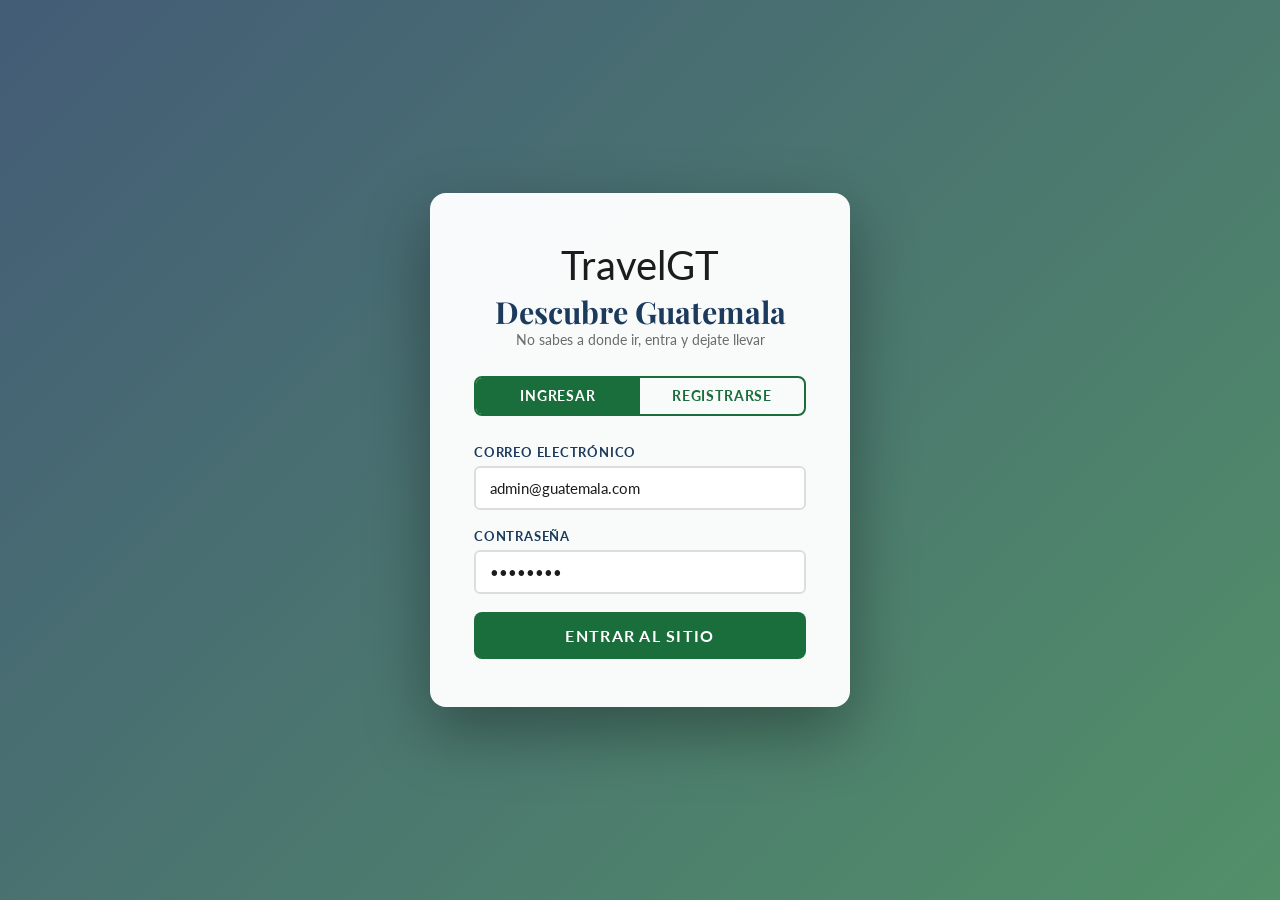
==== index.html @ 9e6f01af "Add files via upload" ====
<!DOCTYPE html>
<html lang="es">
<head>
  <meta charset="UTF-8" />
  <meta name="viewport" content="width=device-width, initial-scale=1.0"/>
  <title>TRavelGT</title>
  <link href="https://fonts.googleapis.com/css2?family=Playfair+Display:wght@400;700;900&family=Lato:wght@300;400;700&display=swap" rel="stylesheet"/>
  <link rel="stylesheet" href="styles.css">
</head>
<body>

<nav id="navbar" class="hidden">
  <div class="nav-brand" onclick="goHome()">🌋 Descubre Guatemala</div>
  <div class="nav-links" id="nav-links">
    <button onclick="showView('home')" id="nav-home">Inicio</button>
    <button onclick="showView('destinos')" id="nav-destinos">Destinos</button>
    <button onclick="showView('cliente')" id="nav-cliente" class="hidden">Mi Cuenta</button>
    <button onclick="showView('admin')" id="nav-admin" class="hidden">Admin</button>
  </div>
  <div class="nav-user">
    <span id="nav-username"></span>
    <span class="nav-badge hidden" id="nav-role-badge"></span>
    <button class="btn btn-outline" style="padding:6px 16px;font-size:.8rem;" onclick="logout()">Salir</button>
  </div>
</nav>

<div class="notif" id="notif"></div>


<div id="view-login" class="view active">
  <div class="login-card">
    <div class="login-logo">
      <div class="flag">TravelGT</div>
      <h1>Descubre Guatemala</h1>
      <p>No sabes a donde ir, entra y dejate llevar</p>
    </div>

    <div class="tab-switch" id="login-tabs">
      <button class="active" onclick="switchLoginTab('login')">Ingresar</button>
      <button onclick="switchLoginTab('register')">Registrarse</button>
    </div>

    <!-- FORMULARIO DE INICIO DE SESION -->
    <div id="login-form">
      <div id="login-error" class="login-error hidden">Usuario o contraseña incorrectos.</div>
      <div class="form-group">
        <label>Correo electrónico</label>
        <input type="email" id="login-email" placeholder="correo@ejemplo.com" value="admin@guatemala.com"/>
      </div>
      <div class="form-group">
        <label>Contraseña</label>
        <input type="password" id="login-pass" placeholder="••••••••" value="admin123"/>
      </div>
      <button class="btn btn-primary form-btn" onclick="doLogin()">Entrar al sitio</button>
    </div>

    <!-- FORMULARIO DE REGISTRO-->
    <div id="register-form" class="hidden">
      <div class="form-group">
        <label>Nombre completo</label>
        <input type="text" id="reg-name" placeholder="Tu nombre"/>
      </div>
      <div class="form-group">
        <label>Correo electrónico</label>
        <input type="email" id="reg-email" placeholder="correo@ejemplo.com"/>
      </div>
      <div class="form-group">
        <label>Contraseña</label>
        <input type="password" id="reg-pass" placeholder="Mínimo 6 caracteres"/>
      </div>
      <button class="btn btn-primary form-btn" onclick="doRegister()">Crear cuenta</button>
    </div>
  </div>
</div>

<!-- VISTA DE PAGINA PRINCIPAL-->
<div id="view-home" class="view">
  <div class="hero">
    <div class="hero-content">
      <div class="subtitle">✦ Corazón de Mesoamérica ✦</div>
      <h1>Un país de leyendas, volcanes y colores</h1>
      <p>Desde la majestuosidad de Tikal hasta la serenidad del Lago Atitlán, Guatemala te espera con paisajes que transforman el alma.</p>
      <div class="hero-btns">
        <button class="btn btn-gold" onclick="showView('destinos')">Explorar Destinos</button>
        <button class="btn btn-outline" style="color:#fff;border-color:#fff;" onclick="showView('destinos')">Ver el mapa</button>
      </div>
    </div>
  </div>

  <div class="stats-bar">
    <div class="stat-item"><div class="num">22</div><div class="lbl">Departamentos</div></div>
    <div class="stat-item"><div class="num">3</div><div class="lbl">Sitios UNESCO</div></div>
    <div class="stat-item"><div class="num">37</div><div class="lbl">Volcanes</div></div>
    <div class="stat-item"><div class="num">24</div><div class="lbl">Idiomas Mayas</div></div>
    <div class="stat-item"><div class="num">+200</div><div class="lbl">Destinos</div></div>
  </div>

  <div style="max-width:1200px;margin:0 auto;">
    <div class="section">
      <div class="section-header">
        <div class="tag">Lugares imperdibles</div>
        <h2>Destinos más visitados</h2>
        <p>Descubre los rincones más fascinantes del país eterno, tierra de bosques, ruinas y tradiciones vivas.</p>
      </div>
      <div class="cards-grid" id="home-cards"></div>
      <div style="text-align:center;margin-top:40px;">
        <button class="btn btn-primary" onclick="showView('destinos')">Ver todos los destinos →</button>
      </div>
    </div>
  </div>

  <div style="background:var(--azul-maya);color:#fff;padding:80px 40px;text-align:center;">
    <h2 style="font-size:2.2rem;margin-bottom:14px;">¿Listo para tu aventura?</h2>
    <p style="opacity:.7;max-width:480px;margin:0 auto 28px;line-height:1.7;">Guatemala te ofrece experiencias auténticas que permanecen para siempre en la memoria.</p>
    <button class="btn btn-gold" onclick="showView('destinos')">Planifica tu viaje</button>
  </div>

  <footer>
    <strong>Descubre Guatemala</strong> &copy; 2025 — Turismo auténtico, cultura viva.
  </footer>
</div>

<!-- VISTA SECCIÓN DESTINOS -->
<div id="view-destinos" class="view">
  <div class="page-header">
    <div class="breadcrumb">Inicio <span>/</span> Destinos</div>
    <h2>Todos los Destinos</h2>
    <p>Explora los lugares más increíbles de Guatemala</p>
  </div>

  <div class="filter-bar" id="filter-bar"></div>

  <div class="destinos-grid">
    <div class="cards-grid" id="destinos-cards"></div>
  </div>

  <footer>
    <strong>Descubre Guatemala</strong> &copy; 2025 — Turismo auténtico, cultura viva.
  </footer>
</div>

<!-- VISTA DE DETALLES -->
<div id="view-detalle" class="view">
  <div class="detalle-hero" id="detalle-hero">
    <div class="detalle-hero-content">
      <span class="region-tag" id="detalle-region">Región</span>
      <h2 id="detalle-titulo">Nombre del Destino</h2>
    </div>
  </div>

  <div class="detalle-body">
    <button class="btn btn-outline" onclick="showView('destinos')" style="margin-bottom:28px;">← Volver a Destinos</button>
    <div class="detalle-layout">
      <div class="detalle-main">
        <h3 id="detalle-subtitle">Descripción</h3>
        <p id="detalle-desc"></p>
        <div id="detalle-highlights" class="highlights"></div>
        <p id="detalle-extra" style="color:var(--gris);line-height:1.8;"></p>
      </div>
      <div class="info-card">
        <h4>Información práctica</h4>
        <div class="info-row"><span class="lbl">Región</span><span class="val" id="info-region"></span></div>
        <div class="info-row"><span class="lbl">Clima</span><span class="val" id="info-clima"></span></div>
        <div class="info-row"><span class="lbl">Mejor época</span><span class="val" id="info-epoca"></span></div>
        <div class="info-row"><span class="lbl">Dificultad</span><span class="val" id="info-dif"></span></div>
        <div class="info-row"><span class="lbl">Entrada</span><span class="val" id="info-entrada"></span></div>
        <div style="margin-top:20px;">
          <button class="btn btn-primary" style="width:100%;margin-bottom:10px;" onclick="showNotif('¡Destino guardado en favoritos!')">♥ Guardar favorito</button>
          <button class="btn btn-outline" style="width:100%;" onclick="showNotif('Compartiendo destino...')">↗ Compartir</button>
        </div>
      </div>
    </div>
  </div>

  <footer>
    <strong>Descubre Guatemala</strong> &copy; 2025
  </footer>
</div>

<!-- VISTA DE ADMINISTRADOR -->
<div id="view-admin" class="view">
  <div class="admin-layout">
    <aside class="admin-sidebar">
      <div class="sidebar-title">Panel de Administración</div>
      <ul class="sidebar-menu">
        <li><button class="active" onclick="adminPanel('dashboard')" id="sb-dashboard"><span class="icon">📊</span> Dashboard</button></li>
        <li><button onclick="adminPanel('usuarios')" id="sb-usuarios"><span class="icon">👥</span> Usuarios</button></li>
        <li><button onclick="adminPanel('destinos-admin')" id="sb-destinos-admin"><span class="icon">🗺️</span> Destinos</button></li>
        <li><button onclick="adminPanel('nuevo-destino')" id="sb-nuevo-destino"><span class="icon">➕</span> Nuevo Destino</button></li>
        <li><button onclick="logout()" style="color:rgba(255,100,100,.8)!important;"><span class="icon">🚪</span> Cerrar sesión</button></li>
      </ul>
    </aside>

    <main class="admin-main">

      <!-- Dashboard -->
      <div class="admin-panel active" id="panel-dashboard">
        <h2 class="admin-title">Dashboard</h2>
        <p class="admin-subtitle">Resumen general del sitio</p>
        <div class="kpi-grid">
          <div class="kpi-card"><div class="kpi-val" id="kpi-users">—</div><div class="kpi-lbl">Usuarios registrados</div></div>
          <div class="kpi-card gold"><div class="kpi-val" id="kpi-dest">—</div><div class="kpi-lbl">Destinos publicados</div></div>
          <div class="kpi-card blue"><div class="kpi-val">1,240</div><div class="kpi-lbl">Visitas este mes</div></div>
          <div class="kpi-card red"><div class="kpi-val">3</div><div class="kpi-lbl">Pendientes revisión</div></div>
        </div>
        <div class="admin-table-card">
          <div class="table-header"><h4>Actividad reciente</h4></div>
          <table>
            <thead><tr><th>Acción</th><th>Usuario</th><th>Fecha</th><th>Estado</th></tr></thead>
            <tbody>
              <tr><td>Nuevo registro</td><td>maria@correo.com</td><td>Hoy 09:14</td><td><span class="badge badge-green">OK</span></td></tr>
              <tr><td>Destino editado</td><td>admin</td><td>Hoy 08:30</td><td><span class="badge badge-blue">Info</span></td></tr>
              <tr><td>Comentario pendiente</td><td>pedro@correo.com</td><td>Ayer 17:22</td><td><span class="badge badge-yellow">Pendiente</span></td></tr>
              <tr><td>Usuario bloqueado</td><td>spam@test.com</td><td>Ayer 11:05</td><td><span class="badge badge-red">Bloqueado</span></td></tr>
            </tbody>
          </table>
        </div>
      </div>

      <!-- Usuarios -->
      <div class="admin-panel" id="panel-usuarios">
        <h2 class="admin-title">Gestión de Usuarios</h2>
        <p class="admin-subtitle">Administra las cuentas del sistema</p>
        <div class="admin-table-card">
          <div class="table-header">
            <h4>Usuarios registrados</h4>
            <button class="btn btn-primary" style="padding:8px 18px;" onclick="showModal('addUser')">+ Agregar</button>
          </div>
          <table>
            <thead><tr><th>#</th><th>Nombre</th><th>Correo</th><th>Rol</th><th>Estado</th><th>Acciones</th></tr></thead>
            <tbody id="admin-users-table"></tbody>
          </table>
        </div>
      </div>

      <!-- Administrador seccion Destinos -->
      <div class="admin-panel" id="panel-destinos-admin">
        <h2 class="admin-title">Gestión de Destinos</h2>
        <p class="admin-subtitle">Administra los lugares turísticos del sitio</p>
        <div class="admin-table-card">
          <div class="table-header">
            <h4>Destinos publicados</h4>
            <button class="btn btn-primary" style="padding:8px 18px;" onclick="adminPanel('nuevo-destino')">+ Nuevo</button>
          </div>
          <table>
            <thead><tr><th>Nombre</th><th>Región</th><th>Categoría</th><th>Estado</th><th>Acciones</th></tr></thead>
            <tbody id="admin-dest-table"></tbody>
          </table>
        </div>
      </div>

      <!-- Nuevo Destino -->
      <div class="admin-panel" id="panel-nuevo-destino">
        <h2 class="admin-title">Agregar Nuevo Destino</h2>
        <p class="admin-subtitle">Completa la información del lugar turístico</p>
        <div class="form-card">
          <div class="form-grid">
            <div class="form-group">
              <label>Nombre del destino</label>
              <input type="text" id="nd-nombre" placeholder="ej. Lago Atitlán"/>
            </div>
            <div class="form-group">
              <label>Región / Departamento</label>
              <input type="text" id="nd-region" placeholder="ej. Sololá"/>
            </div>
            <div class="form-group">
              <label>Categoría</label>
              <select id="nd-cat">
                <option>Natural</option>
                <option>Arqueológico</option>
                <option>Cultural</option>
                <option>Colonial</option>
                <option>Aventura</option>
              </select>
            </div>
            <div class="form-group">
              <label>Emoji / Ícono</label>
              <input type="text" id="nd-emoji" placeholder="ej. 🌋" maxlength="4"/>
            </div>
            <div class="form-group span-2">
              <label>Descripción corta</label>
              <input type="text" id="nd-desc-short" placeholder="Descripción breve para las tarjetas"/>
            </div>
            <div class="form-group span-2">
              <label>Descripción completa</label>
              <textarea id="nd-desc-full" placeholder="Descripción detallada del destino..."></textarea>
            </div>
            <div class="form-group">
              <label>Clima</label>
              <input type="text" id="nd-clima" placeholder="ej. Templado húmedo"/>
            </div>
            <div class="form-group">
              <label>Mejor época para visitar</label>
              <input type="text" id="nd-epoca" placeholder="ej. Nov – Abril"/>
            </div>
            <div class="form-group">
              <label>Dificultad de acceso</label>
              <select id="nd-dif">
                <option>Fácil</option>
                <option>Moderada</option>
                <option>Difícil</option>
              </select>
            </div>
            <div class="form-group">
              <label>Entrada / Precio aprox.</label>
              <input type="text" id="nd-precio" placeholder="ej. Q50 / Gratis"/>
            </div>
          </div>
          <div style="margin-top:20px;display:flex;gap:12px;">
            <button class="btn btn-primary" onclick="saveDestino()">✓ Publicar destino</button>
            <button class="btn btn-outline" onclick="adminPanel('destinos-admin')">Cancelar</button>
          </div>
        </div>
      </div>

    </main>
  </div>
</div>

<!-- Vista visitante -->
<div id="view-cliente" class="view">
  <div class="cliente-header">
    <div class="welcome">Bienvenido de vuelta</div>
    <h2 id="cliente-nombre">Viajero</h2>
    <p style="opacity:.7;margin-top:6px;" id="cliente-email">email@correo.com</p>
  </div>

  <div class="cliente-content">
    <div class="cliente-grid">
      <div>
        <h3 class="cliente-section-title">Mis Favoritos</h3>
        <div class="fav-grid" id="fav-grid"></div>
      </div>
      <div>
        <h3 class="cliente-section-title">Mi Perfil</h3>
        <div class="profile-card">
          <div class="profile-avatar" id="profile-avatar">A</div>
          <h3 id="profile-name">Nombre</h3>
          <p class="email" id="profile-email">email</p>
          <div class="profile-form">
            <div class="form-group">
              <label>Nombre</label>
              <input type="text" id="edit-name" placeholder="Tu nombre completo"/>
            </div>
            <div class="form-group">
              <label>Teléfono</label>
              <input type="text" placeholder="+502 0000-0000"/>
            </div>
            <div class="form-group">
              <label>Ciudad</label>
              <input type="text" placeholder="Guatemala City"/>
            </div>
            <button class="btn btn-primary" onclick="showNotif('¡Perfil actualizado!')">Guardar cambios</button>
          </div>
        </div>
      </div>
    </div>

    <div style="margin-top:40px;">
      <h3 class="cliente-section-title">Destinos recomendados para ti</h3>
      <div class="cards-grid" id="rec-cards" style="margin-top:18px;"></div>
    </div>
  </div>

  <footer>
    <strong>Descubre Guatemala</strong> &copy; 2025
  </footer>
</div>

<!-- AGREGAR USUARIO -->
<div class="modal-overlay" id="modal-addUser">
  <div class="modal">
    <h3>Agregar Usuario</h3>
    <p>Completa los datos del nuevo usuario del sistema.</p>
    <div class="form-group"><label>Nombre</label><input type="text" id="m-name" placeholder="Nombre completo"/></div>
    <div class="form-group"><label>Correo</label><input type="email" id="m-email" placeholder="correo@ejemplo.com"/></div>
    <div class="form-group"><label>Contraseña</label><input type="password" id="m-pass" placeholder="••••••••"/></div>
    <div class="form-group"><label>Rol</label>
      <select id="m-rol"><option value="cliente">Cliente</option><option value="admin">Admin</option></select>
    </div>
    <div class="modal-btns">
      <button class="btn btn-primary" onclick="addUser()">Crear usuario</button>
      <button class="btn btn-outline" onclick="closeModal('addUser')">Cancelar</button>
    </div>
  </div>
</div>

<!-- Script -->
<script src="app.js"></script>
</body>
</html>
---- styles.css ----
*, *::before, *::after { box-sizing: border-box; margin: 0; padding: 0; }

    :root {
      --verde:       #1a6e3c;
      --verde-claro: #27a85a;
      --dorado:      #c9a84c;
      --dorado-light:#f0d080;
      --azul-maya:   #1b3a5c;
      --crema:       #faf6ee;
      --texto:       #1c1c1c;
      --gris:        #6b6b6b;
      --borde:       #ddd;
      --sombra:      0 8px 32px rgba(0,0,0,.12);
    }

    body {
      font-family: 'Lato', sans-serif;
      background: var(--crema);
      color: var(--texto);
      min-height: 100vh;
    }
    .dest-card-img{
    width:100%;
    height:220px;
    overflow:hidden;
    }

  .dest-card-img img{
    width:100%;
    height:100%;
    object-fit:cover;
    display:block;
    }
    .hero-image{
  width:100%;
  height:320px;
  overflow:hidden;
  border-radius:20px;
}

.hero-image img{
  width:100%;
  height:100%;
  object-fit:cover;
  display:block;
}
    h1, h2, h3 { font-family: 'Playfair Display', serif; }

  
    .hidden   { display: none !important; }
    .btn {
      display: inline-block;
      padding: 12px 28px;
      border-radius: 4px;
      font-family: 'Lato', sans-serif;
      font-weight: 700;
      font-size: .9rem;
      letter-spacing: .08em;
      text-transform: uppercase;
      cursor: pointer;
      border: none;
      transition: all .25s;
    }
    .btn-primary   { background: var(--verde); color: #fff; }
    .btn-primary:hover { background: var(--verde-claro); transform: translateY(-2px); }
    .btn-gold      { background: var(--dorado); color: #fff; }
    .btn-gold:hover{ background: var(--dorado-light); color: var(--texto); transform: translateY(-2px); }
    .btn-outline   { background: transparent; color: var(--verde); border: 2px solid var(--verde); }
    .btn-outline:hover { background: var(--verde); color: #fff; }
    .btn-danger    { background: #c0392b; color: #fff; }
    .btn-danger:hover { background: #e74c3c; }

  
    .view { display: none !important; }
    .view.active { display: block !important; }
    #view-login.active { display: flex !important; }

  
    #navbar {
      position: fixed; top: 0; left: 0; right: 0; z-index: 100;
      background: var(--azul-maya);
      display: flex; align-items: center; justify-content: space-between;
      padding: 0 40px; height: 64px;
      box-shadow: 0 2px 12px rgba(0,0,0,.3);
    }
    .nav-brand {
      font-family: 'Playfair Display', serif;
      font-size: 1.4rem; font-weight: 900;
      color: var(--dorado);
      letter-spacing: .04em;
      cursor: pointer;
    }
    .nav-links { display: flex; gap: 8px; align-items: center; }
    .nav-links button {
      background: none; border: none;
      color: #cce3f5; font-family: 'Lato', sans-serif;
      font-size: .88rem; font-weight: 700;
      letter-spacing: .06em; text-transform: uppercase;
      padding: 8px 14px; border-radius: 4px;
      cursor: pointer; transition: all .2s;
    }
    .nav-links button:hover,
    .nav-links button.active { background: var(--verde); color: #fff; }
    .nav-user {
      display: flex; align-items: center; gap: 12px;
      color: #cce3f5; font-size: .85rem;
    }
    .nav-badge {
      background: var(--dorado); color: var(--azul-maya);
      font-size: .7rem; font-weight: 900;
      padding: 2px 8px; border-radius: 20px;
      letter-spacing: .06em; text-transform: uppercase;
    }

    #view-login {
      min-height: 100vh;
      display: flex; align-items: center; justify-content: center;
      background:
        linear-gradient(135deg, rgba(27,58,92,.82) 0%, rgba(26,110,60,.75) 100%),
        url('https://upload.wikimedia.org/wikipedia/commons/thumb/e/e6/Tikal_temple1_2006_08_11.jpg/1280px-Tikal_temple1_2006_08_11.jpg')
        center/cover no-repeat;
    }
    .login-card {
      background: rgba(255,255,255,.97);
      border-radius: 16px;
      padding: 48px 44px;
      width: 100%; max-width: 420px;
      box-shadow: 0 24px 64px rgba(0,0,0,.35);
      animation: fadeUp .5s ease;
    }
    @keyframes fadeUp {
      from { opacity:0; transform:translateY(24px); }
      to   { opacity:1; transform:translateY(0); }
    }
    .login-logo {
      text-align: center; margin-bottom: 28px;
    }
    .login-logo .flag { font-size: 2.5rem; }
    .login-logo h1 { font-size: 1.9rem; color: var(--azul-maya); line-height: 1.1; margin-top: 6px; }
    .login-logo p  { color: var(--gris); font-size: .85rem; margin-top: 4px; }

    .tab-switch {
      display: flex; border: 2px solid var(--verde);
      border-radius: 8px; overflow: hidden; margin-bottom: 28px;
    }
    .tab-switch button {
      flex: 1; padding: 10px;
      background: none; border: none;
      font-family: 'Lato', sans-serif;
      font-weight: 700; font-size: .85rem;
      text-transform: uppercase; letter-spacing: .06em;
      cursor: pointer; color: var(--verde);
      transition: all .2s;
    }
    .tab-switch button.active { background: var(--verde); color: #fff; }

    .form-group { margin-bottom: 18px; }
    .form-group label {
      display: block; font-size: .82rem;
      font-weight: 700; color: var(--azul-maya);
      text-transform: uppercase; letter-spacing: .06em;
      margin-bottom: 6px;
    }
    .form-group input, .form-group select {
      width: 100%; padding: 11px 14px;
      border: 2px solid var(--borde); border-radius: 6px;
      font-family: 'Lato', sans-serif; font-size: .95rem;
      color: var(--texto); background: #fff;
      transition: border-color .2s;
    }
    .form-group input:focus, .form-group select:focus {
      outline: none; border-color: var(--verde);
    }
    .form-btn { width: 100%; padding: 14px; font-size: 1rem; border-radius: 8px; }
    .login-error {
      background: #fde8e8; border: 1px solid #e74c3c;
      color: #c0392b; border-radius: 6px;
      padding: 10px 14px; font-size: .88rem;
      margin-bottom: 16px; text-align: center;
    }
    .demo-hint {
      margin-top: 20px; padding: 14px;
      background: #eef7f2; border-radius: 8px;
      border-left: 4px solid var(--verde);
    }
    .demo-hint p { font-size: .78rem; color: var(--gris); line-height: 1.6; }
    .demo-hint strong { color: var(--verde); }

    #view-home { padding-top: 64px; }

    .hero {
      height: 92vh;
      background:
        linear-gradient(to bottom, rgba(27,58,92,.5) 0%, rgba(26,110,60,.65) 100%),
        url('https://upload.wikimedia.org/wikipedia/commons/thumb/e/e6/Tikal_temple1_2006_08_11.jpg/1280px-Tikal_temple1_2006_08_11.jpg')
        center/cover no-repeat;
      display: flex; align-items: center; justify-content: center;
      text-align: center; color: #fff;
    }
    .hero-content { max-width: 760px; padding: 0 20px; animation: fadeUp .7s ease; }
    .hero-content .subtitle {
      font-size: .9rem; letter-spacing: .2em;
      text-transform: uppercase; color: var(--dorado-light);
      margin-bottom: 16px;
    }
    .hero-content h1 {
      font-size: clamp(2.4rem, 6vw, 4.2rem);
      line-height: 1.1; margin-bottom: 20px;
      text-shadow: 0 2px 16px rgba(0,0,0,.4);
    }
    .hero-content p {
      font-size: 1.1rem; opacity: .92;
      line-height: 1.7; margin-bottom: 32px;
    }
    .hero-btns { display: flex; gap: 14px; justify-content: center; flex-wrap: wrap; }

    .stats-bar {
      background: var(--azul-maya);
      display: flex; justify-content: center; gap: 0;
      flex-wrap: wrap;
    }
    .stat-item {
      padding: 24px 48px;
      text-align: center; color: #fff;
      border-right: 1px solid rgba(255,255,255,.12);
    }
    .stat-item:last-child { border-right: none; }
    .stat-item .num {
      font-family: 'Playfair Display', serif;
      font-size: 2rem; font-weight: 900;
      color: var(--dorado);
    }
    .stat-item .lbl { font-size: .78rem; text-transform: uppercase; letter-spacing: .1em; opacity: .7; }

    .section { padding: 80px 40px; max-width: 1200px; margin: 0 auto; }
    .section-header { text-align: center; margin-bottom: 56px; }
    .section-header .tag {
      display: inline-block;
      font-size: .78rem; font-weight: 700;
      letter-spacing: .14em; text-transform: uppercase;
      color: var(--verde); background: #eef7f2;
      padding: 4px 14px; border-radius: 20px; margin-bottom: 10px;
    }
    .section-header h2 { font-size: 2.4rem; color: var(--azul-maya); margin-bottom: 12px; }
    .section-header p  { color: var(--gris); font-size: 1rem; max-width: 560px; margin: 0 auto; line-height: 1.7; }

    .cards-grid {
      display: grid;
      grid-template-columns: repeat(auto-fill, minmax(300px, 1fr));
      gap: 28px;
    }
    .dest-card {
      background: #fff; border-radius: 12px;
      overflow: hidden; box-shadow: var(--sombra);
      transition: transform .3s, box-shadow .3s;
      cursor: pointer;
    }
    .dest-card:hover { transform: translateY(-6px); box-shadow: 0 16px 48px rgba(0,0,0,.18); }
    .dest-card-img {
      height: 220px; width: 100%; object-fit: cover;
      background: #ddd;
      display: flex; align-items: center; justify-content: center;
      font-size: 4rem;
    }
    .dest-card-body { padding: 20px 22px; }
    .dest-card-body .region {
      font-size: .72rem; font-weight: 700;
      letter-spacing: .12em; text-transform: uppercase;
      color: var(--verde); margin-bottom: 6px;
    }
    .dest-card-body h3 { font-size: 1.3rem; color: var(--azul-maya); margin-bottom: 8px; }
    .dest-card-body p  { font-size: .88rem; color: var(--gris); line-height: 1.6; margin-bottom: 14px; }
    .dest-card-footer {
      display: flex; justify-content: space-between; align-items: center;
      border-top: 1px solid var(--borde); padding-top: 14px;
    }
    .dest-card-footer .rating { color: var(--dorado); font-size: .88rem; }
    .dest-card-footer .price { font-weight: 700; font-size: .9rem; color: var(--azul-maya); }

    #view-destinos { padding-top: 64px; }
    .page-header {
      background: var(--azul-maya);
      padding: 64px 40px;
      text-align: center; color: #fff;
    }
    .page-header h2 { font-size: 2.6rem; margin-bottom: 10px; }
    .page-header p { color: rgba(255,255,255,.7); font-size: 1rem; }
    .breadcrumb {
      display: flex; gap: 8px; align-items: center;
      justify-content: center;
      font-size: .8rem; color: rgba(255,255,255,.5);
      margin-bottom: 12px;
    }
    .breadcrumb span { color: var(--dorado); }

    .filter-bar {
      display: flex; gap: 10px; flex-wrap: wrap;
      padding: 24px 40px; background: #fff;
      border-bottom: 1px solid var(--borde);
      justify-content: center;
    }
    .filter-btn {
      padding: 8px 20px; border-radius: 20px;
      border: 2px solid var(--borde);
      background: none; cursor: pointer;
      font-family: 'Lato', sans-serif;
      font-size: .83rem; font-weight: 700;
      color: var(--gris); transition: all .2s;
      text-transform: uppercase; letter-spacing: .06em;
    }
    .filter-btn:hover,
    .filter-btn.active { border-color: var(--verde); color: var(--verde); background: #eef7f2; }

    .destinos-grid { padding: 48px 40px; max-width: 1200px; margin: 0 auto; }

    #view-detalle { padding-top: 64px; }
    .detalle-hero {
      height: 55vh;
      background: center/cover no-repeat;
      display: flex; align-items: flex-end;
      padding: 40px;
      position: relative;
    }
    .detalle-hero::before {
      content: '';
      position: absolute; inset: 0;
      background: linear-gradient(to top, rgba(0,0,0,.7) 0%, transparent 60%);
    }
    .detalle-hero-content { position: relative; z-index: 1; color: #fff; }
    .detalle-hero-content .region-tag {
      display: inline-block;
      background: var(--dorado); color: #fff;
      font-size: .72rem; font-weight: 700;
      letter-spacing: .12em; text-transform: uppercase;
      padding: 4px 12px; border-radius: 20px;
      margin-bottom: 10px;
    }
    .detalle-hero-content h2 { font-size: clamp(2rem, 5vw, 3.2rem); line-height: 1.1; }

    .detalle-body { max-width: 1100px; margin: 0 auto; padding: 48px 40px; }
    .detalle-layout { display: grid; grid-template-columns: 1fr 340px; gap: 40px; }
    .detalle-main h3 { font-size: 1.5rem; color: var(--azul-maya); margin-bottom: 14px; }
    .detalle-main p { color: var(--gris); line-height: 1.8; margin-bottom: 24px; }
    .highlights {
      display: flex; flex-wrap: wrap; gap: 10px; margin-bottom: 28px;
    }
    .highlight-tag {
      background: #eef7f2; color: var(--verde);
      border: 1px solid #b2ddc5;
      padding: 6px 14px; border-radius: 20px;
      font-size: .8rem; font-weight: 700;
    }
    .info-card {
      background: #fff; border-radius: 12px;
      padding: 28px; box-shadow: var(--sombra);
      position: sticky; top: 80px;
    }
    .info-card h4 { font-family: 'Playfair Display', serif; font-size: 1.2rem; color: var(--azul-maya); margin-bottom: 18px; }
    .info-row {
      display: flex; justify-content: space-between;
      align-items: center; padding: 12px 0;
      border-bottom: 1px solid var(--borde);
    }
    .info-row:last-of-type { border-bottom: none; }
    .info-row .lbl { font-size: .8rem; font-weight: 700; color: var(--gris); text-transform: uppercase; letter-spacing: .06em; }
    .info-row .val { font-size: .9rem; color: var(--texto); font-weight: 600; }

    #view-admin { padding-top: 64px; min-height: 100vh; background: #f0f4f8; }
    .admin-layout { display: grid; grid-template-columns: 240px 1fr; min-height: calc(100vh - 64px); }
    .admin-sidebar {
      background: var(--azul-maya);
      padding: 32px 0;
    }
    .sidebar-title {
      color: var(--dorado); font-family: 'Playfair Display', serif;
      font-size: 1rem; font-weight: 700;
      padding: 0 24px 20px;
      border-bottom: 1px solid rgba(255,255,255,.1);
      margin-bottom: 16px;
    }
    .sidebar-menu { list-style: none; }
    .sidebar-menu li button {
      width: 100%; text-align: left;
      background: none; border: none;
      color: rgba(255,255,255,.7);
      padding: 12px 24px;
      font-family: 'Lato', sans-serif;
      font-size: .88rem; font-weight: 700;
      letter-spacing: .06em; text-transform: uppercase;
      cursor: pointer; transition: all .2s;
      display: flex; align-items: center; gap: 10px;
    }
    .sidebar-menu li button:hover,
    .sidebar-menu li button.active {
      background: rgba(255,255,255,.1);
      color: #fff; border-left: 3px solid var(--dorado);
      padding-left: 21px;
    }
    .sidebar-menu .icon { font-size: 1.1rem; }

    .admin-main { padding: 36px; overflow-y: auto; }
    .admin-panel { display: none; }
    .admin-panel.active { display: block; }
    .admin-title {
      font-family: 'Playfair Display', serif;
      font-size: 1.8rem; color: var(--azul-maya);
      margin-bottom: 6px;
    }
    .admin-subtitle { color: var(--gris); font-size: .9rem; margin-bottom: 32px; }

    .kpi-grid {
      display: grid; grid-template-columns: repeat(auto-fill, minmax(200px, 1fr));
      gap: 20px; margin-bottom: 36px;
    }
    .kpi-card {
      background: #fff; border-radius: 10px;
      padding: 24px; box-shadow: 0 2px 12px rgba(0,0,0,.06);
      border-left: 4px solid var(--verde);
    }
    .kpi-card.gold  { border-color: var(--dorado); }
    .kpi-card.blue  { border-color: var(--azul-maya); }
    .kpi-card.red   { border-color: #e74c3c; }
    .kpi-card .kpi-val {
      font-family: 'Playfair Display', serif;
      font-size: 2.2rem; font-weight: 900; color: var(--azul-maya);
    }
    .kpi-card .kpi-lbl { font-size: .78rem; text-transform: uppercase; letter-spacing: .1em; color: var(--gris); margin-top: 4px; }

    .admin-table-card {
      background: #fff; border-radius: 10px;
      box-shadow: 0 2px 12px rgba(0,0,0,.06);
      overflow: hidden;
    }
    .table-header {
      padding: 20px 24px;
      display: flex; justify-content: space-between; align-items: center;
      border-bottom: 1px solid var(--borde);
    }
    .table-header h4 { font-size: 1rem; color: var(--azul-maya); }
    table { width: 100%; border-collapse: collapse; }
    thead { background: #f8fafc; }
    th {
      padding: 12px 18px; text-align: left;
      font-size: .75rem; font-weight: 700;
      letter-spacing: .08em; text-transform: uppercase;
      color: var(--gris); border-bottom: 1px solid var(--borde);
    }
    td {
      padding: 14px 18px; font-size: .88rem;
      border-bottom: 1px solid #f0f0f0;
    }
    tr:last-child td { border-bottom: none; }
    tr:hover td { background: #fafbfd; }
    .badge {
      display: inline-block; padding: 3px 10px;
      border-radius: 20px; font-size: .72rem; font-weight: 700;
    }
    .badge-green { background: #d4edda; color: #155724; }
    .badge-yellow{ background: #fff3cd; color: #856404; }
    .badge-red   { background: #f8d7da; color: #721c24; }
    .badge-blue  { background: #cce5ff; color: #004085; }

    .form-grid { display: grid; grid-template-columns: 1fr 1fr; gap: 18px; }
    .form-grid .span-2 { grid-column: 1 / -1; }
    .form-card {
      background: #fff; border-radius: 10px;
      padding: 32px; box-shadow: 0 2px 12px rgba(0,0,0,.06);
    }
    .form-card h4 { font-size: 1.1rem; color: var(--azul-maya); margin-bottom: 24px; }
    .form-card textarea {
      width: 100%; padding: 11px 14px;
      border: 2px solid var(--borde); border-radius: 6px;
      font-family: 'Lato', sans-serif; font-size: .95rem;
      resize: vertical; min-height: 100px;
    }
    .form-card textarea:focus { outline: none; border-color: var(--verde); }


    #view-cliente { padding-top: 64px; min-height: 100vh; }
    .cliente-header {
      background: linear-gradient(135deg, var(--azul-maya), var(--verde));
      color: #fff; padding: 48px 40px;
    }
    .cliente-header .welcome { font-size: .85rem; opacity: .7; letter-spacing: .1em; text-transform: uppercase; }
    .cliente-header h2 { font-size: 2rem; margin-top: 6px; }

    .cliente-content { max-width: 1100px; margin: 0 auto; padding: 40px; }
    .cliente-grid { display: grid; grid-template-columns: 1fr 1fr; gap: 24px; }
    .cliente-section-title {
      font-size: 1.3rem; color: var(--azul-maya);
      margin-bottom: 18px; padding-bottom: 10px;
      border-bottom: 2px solid var(--dorado);
      display: inline-block;
    }
    .fav-grid {
      display: grid; grid-template-columns: repeat(auto-fill, minmax(220px, 1fr));
      gap: 16px;
    }
    .fav-card {
      background: #fff; border-radius: 10px;
      overflow: hidden; box-shadow: 0 2px 12px rgba(0,0,0,.08);
      transition: transform .2s;
    }
    .fav-card:hover { transform: translateY(-4px); }
    .fav-card-img{
  width:100%;
  height:120px;
  overflow:hidden;
}

.fav-card-img img{
  width:100%;
  height:100%;
  object-fit:cover;
  display:block;
}
    .fav-card-body { padding: 14px; }
    .fav-card-body h4 { font-size: .95rem; color: var(--azul-maya); margin-bottom: 4px; }
    .fav-card-body p  { font-size: .78rem; color: var(--gris); }

    .profile-card {
      background: #fff; border-radius: 12px;
      padding: 28px; box-shadow: 0 2px 12px rgba(0,0,0,.08);
    }
    .profile-avatar {
      width: 72px; height: 72px; border-radius: 50%;
      background: linear-gradient(135deg, var(--verde), var(--azul-maya));
      display: flex; align-items: center; justify-content: center;
      font-size: 1.8rem; color: #fff; font-family: 'Playfair Display', serif;
      font-weight: 900; margin-bottom: 14px;
    }
    .profile-card h3 { font-size: 1.2rem; color: var(--azul-maya); }
    .profile-card .email { color: var(--gris); font-size: .85rem; margin-bottom: 18px; }
    .profile-form .form-group { margin-bottom: 14px; }

    footer {
      background: var(--azul-maya); color: rgba(255,255,255,.7);
      text-align: center; padding: 28px 20px;
      font-size: .82rem; margin-top: 60px;
    }
    footer strong { color: var(--dorado); }

   
    .modal-overlay {
      display: none; position: fixed; inset: 0; z-index: 200;
      background: rgba(0,0,0,.55); align-items: center; justify-content: center;
    }
    .modal-overlay.open { display: flex; }
    .modal {
      background: #fff; border-radius: 14px;
      padding: 36px; max-width: 440px; width: 90%;
      animation: fadeUp .3s ease;
    }
    .modal h3 { font-size: 1.4rem; color: var(--azul-maya); margin-bottom: 8px; }
    .modal p  { color: var(--gris); font-size: .9rem; margin-bottom: 22px; line-height: 1.6; }
    .modal-btns { display: flex; gap: 12px; }

    .notif {
      position: fixed; bottom: 28px; right: 28px; z-index: 300;
      background: var(--verde); color: #fff;
      padding: 14px 22px; border-radius: 8px;
      font-size: .9rem; font-weight: 700;
      box-shadow: 0 8px 24px rgba(0,0,0,.2);
      transform: translateY(80px); opacity: 0;
      transition: all .35s;
    }
    .notif.show { transform: translateY(0); opacity: 1; }

    @media(max-width:768px) {
      #navbar { padding: 0 16px; }
      .nav-links { display: none; }
      .section { padding: 48px 20px; }
      .detalle-layout { grid-template-columns: 1fr; }
      .admin-layout { grid-template-columns: 1fr; }
      .admin-sidebar { display: none; }
      .cliente-grid { grid-template-columns: 1fr; }
      .form-grid { grid-template-columns: 1fr; }
    }
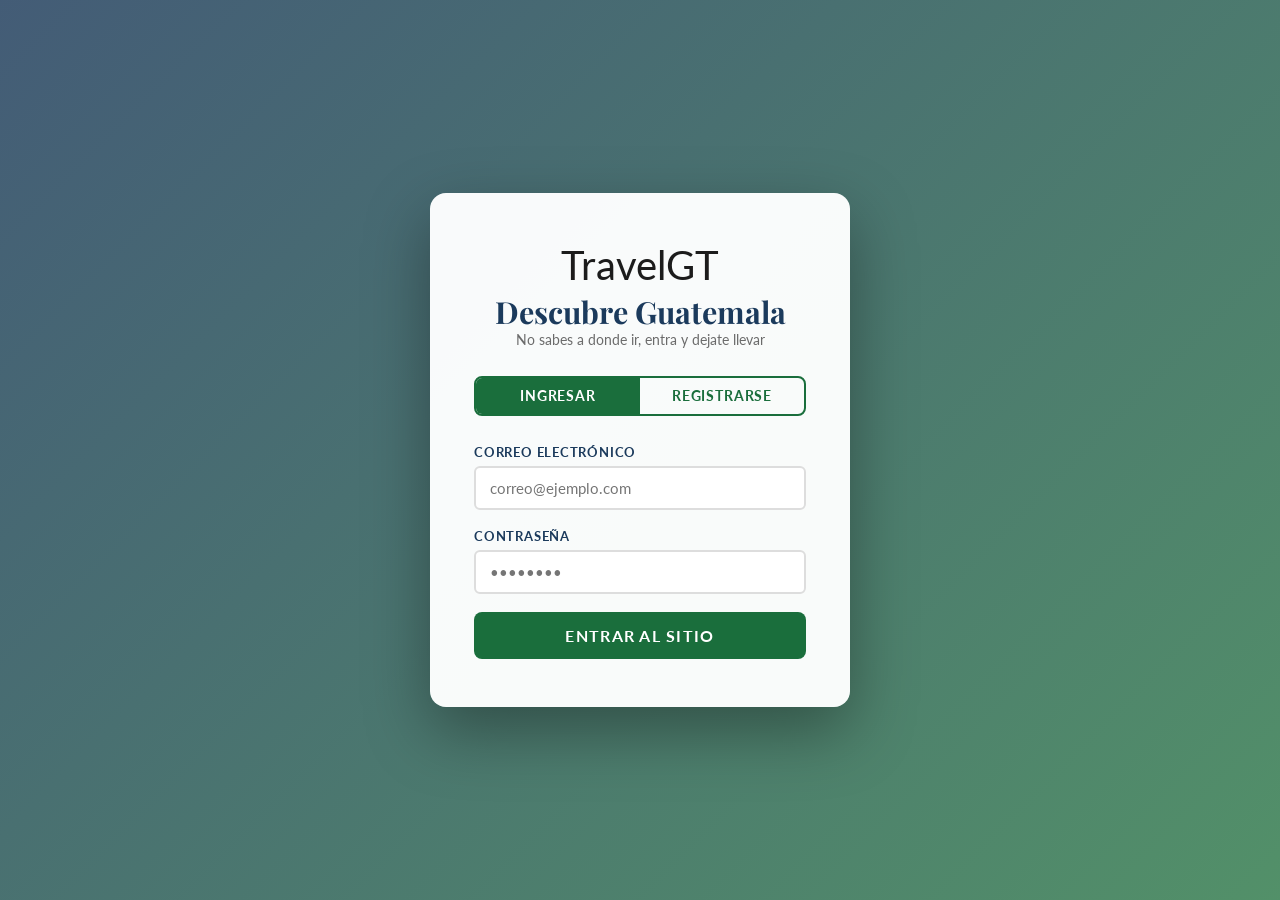
==== commit 88c012cd: "actualizando campos de admin" ====
--- a/index.html
+++ b/index.html
@@ -45,11 +45,11 @@
       <div id="login-error" class="login-error hidden">Usuario o contraseña incorrectos.</div>
       <div class="form-group">
         <label>Correo electrónico</label>
-        <input type="email" id="login-email" placeholder="correo@ejemplo.com" value="admin@guatemala.com"/>
+        <input type="email" id="login-email" placeholder="correo@ejemplo.com" />
       </div>
       <div class="form-group">
         <label>Contraseña</label>
-        <input type="password" id="login-pass" placeholder="••••••••" value="admin123"/>
+        <input type="password" id="login-pass" placeholder="••••••••" />
       </div>
       <button class="btn btn-primary form-btn" onclick="doLogin()">Entrar al sitio</button>
     </div>
